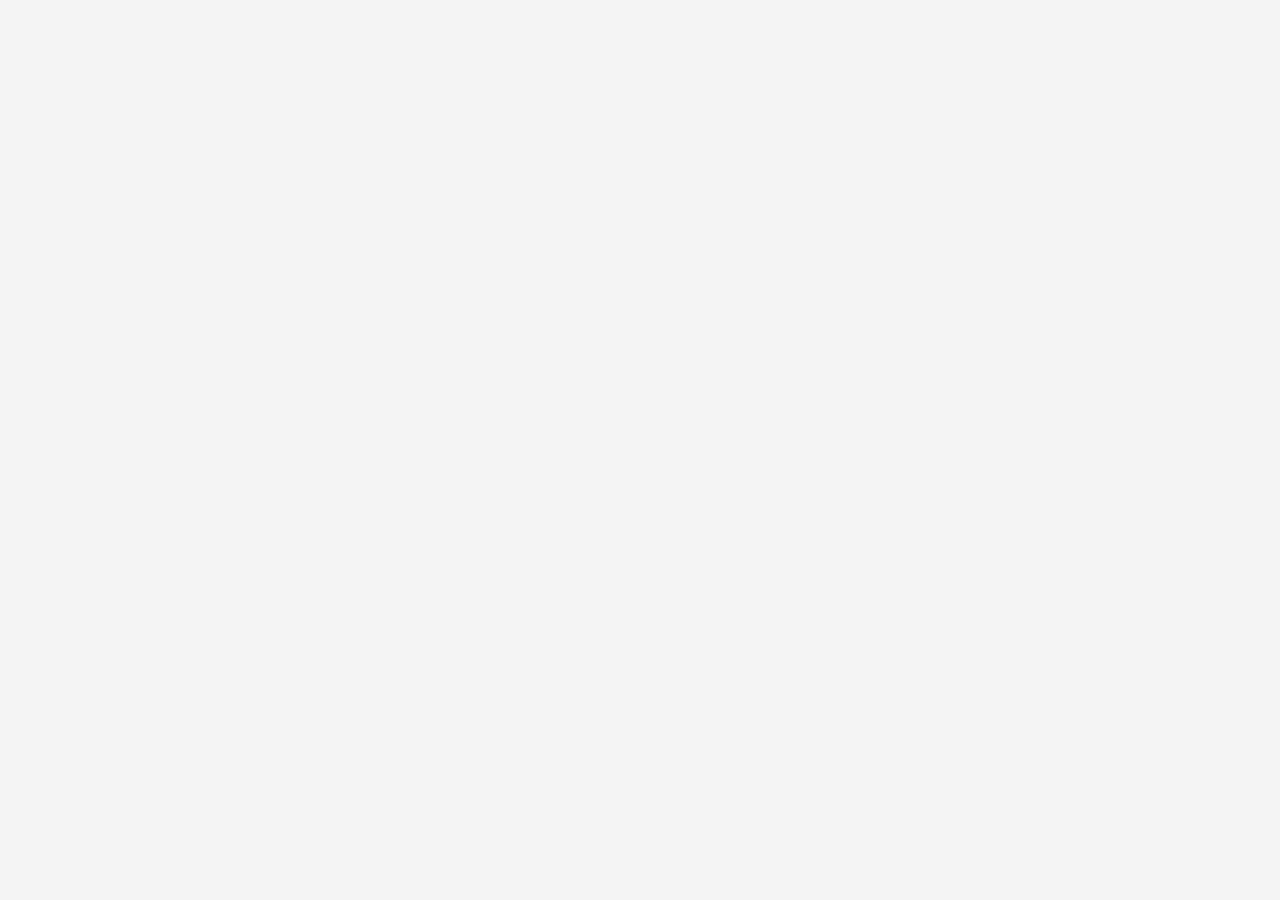
==== index.html @ 8948b324 "Rename main.html to index.html" ====
<!DOCTYPE html>
<html lang="ru">
<head>
    <meta charset="UTF-8">
    <meta name="viewport" content="width=device-width, initial-scale=1.0">
    <title>Аналитика рынка труда</title>
    <style>
        body {
            margin: 0;
            height: 100vh;
            display: flex;
            justify-content: center;
            align-items: center;
            background-color: #f4f4f4;
        }
        iframe {
            width: 100vw;
            height: 100vh;
            border: none;
        }
    </style>
</head>
<body>
    <iframe title="Аналитика рынка труда" 
            src="https://app.powerbi.com/view?r=eyJrIjoiYjJiZWQ3NTMtMjYzNC00MTNkLTgxNTAtYjFkZDU3MTFhMDk4IiwidCI6IjZlZWVhZjNlLTY3MTItNDhhNC05NzY3LTNmY2E1NGUxMTc1YyIsImMiOjl9" 
            allowfullscreen>
    </iframe>
</body>
</html>
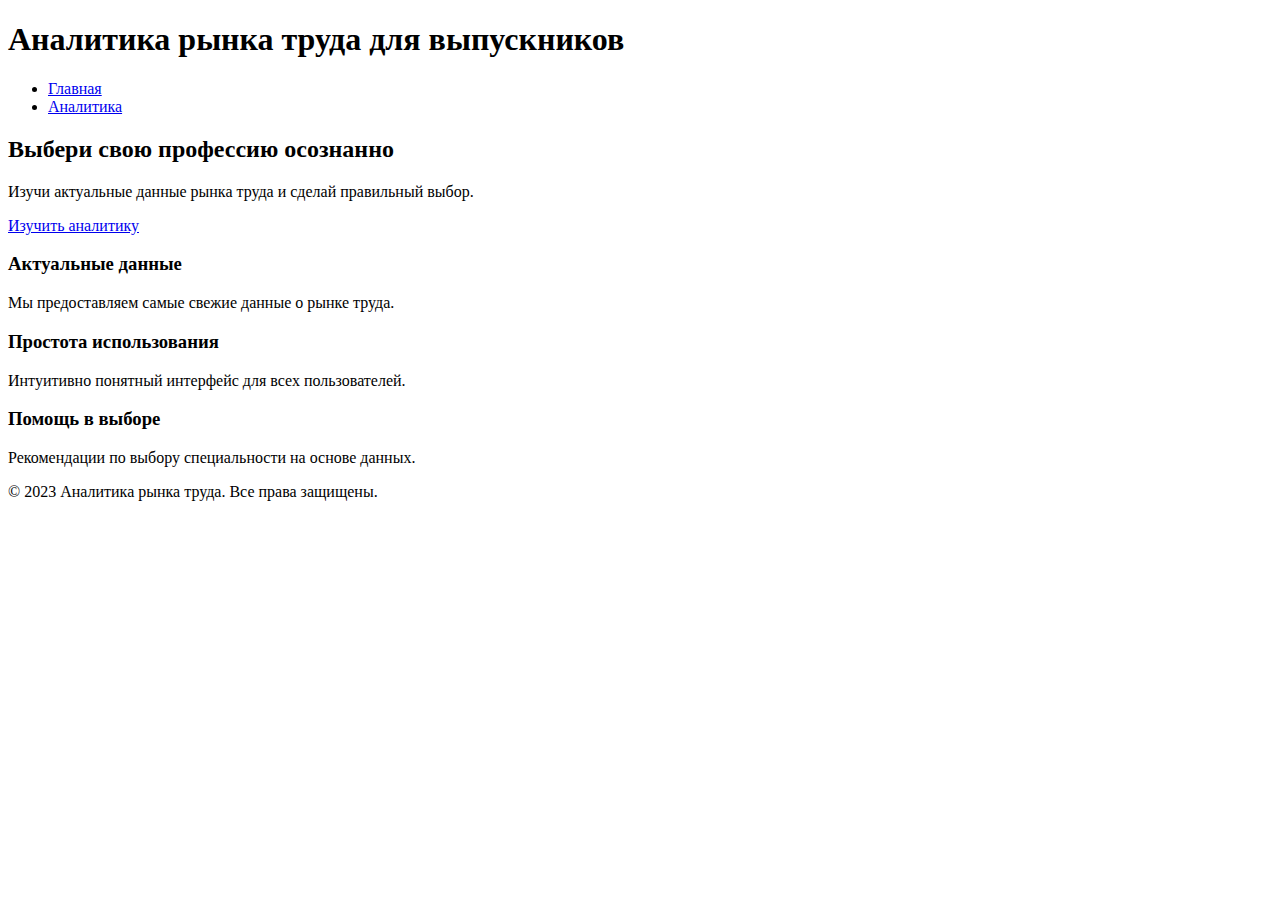
==== commit ed6efbca: "Update index.html" ====
--- a/index.html
+++ b/index.html
@@ -3,27 +3,58 @@
 <head>
     <meta charset="UTF-8">
     <meta name="viewport" content="width=device-width, initial-scale=1.0">
-    <title>Аналитика рынка труда</title>
-    <style>
-        body {
-            margin: 0;
-            height: 100vh;
-            display: flex;
-            justify-content: center;
-            align-items: center;
-            background-color: #f4f4f4;
-        }
-        iframe {
-            width: 100vw;
-            height: 100vh;
-            border: none;
-        }
-    </style>
+    <title>Главная страница</title>
+    <link rel="stylesheet" href="css/styles.css">
 </head>
 <body>
-    <iframe title="Аналитика рынка труда" 
-            src="https://app.powerbi.com/view?r=eyJrIjoiYjJiZWQ3NTMtMjYzNC00MTNkLTgxNTAtYjFkZDU3MTFhMDk4IiwidCI6IjZlZWVhZjNlLTY3MTItNDhhNC05NzY3LTNmY2E1NGUxMTc1YyIsImMiOjl9" 
-            allowfullscreen>
-    </iframe>
+    <!-- Шапка сайта -->
+    <header>
+        <div class="container">
+            <h1>Аналитика рынка труда для выпускников</h1>
+            <nav>
+                <ul>
+                    <li><a href="index.html">Главная</a></li>
+                    <li><a href="analytics.html">Аналитика</a></li>
+                </ul>
+            </nav>
+        </div>
+    </header>
+
+    <!-- Основной контент -->
+    <main>
+        <section class="hero">
+            <div class="container">
+                <h2>Выбери свою профессию осознанно</h2>
+                <p>Изучи актуальные данные рынка труда и сделай правильный выбор.</p>
+                <a href="analytics.html" class="btn">Изучить аналитику</a>
+            </div>
+        </section>
+
+        <section class="features">
+            <div class="container">
+                <div class="feature-card">
+                    <h3>Актуальные данные</h3>
+                    <p>Мы предоставляем самые свежие данные о рынке труда.</p>
+                </div>
+                <div class="feature-card">
+                    <h3>Простота использования</h3>
+                    <p>Интуитивно понятный интерфейс для всех пользователей.</p>
+                </div>
+                <div class="feature-card">
+                    <h3>Помощь в выборе</h3>
+                    <p>Рекомендации по выбору специальности на основе данных.</p>
+                </div>
+            </div>
+        </section>
+    </main>
+
+    <!-- Подвал сайта -->
+    <footer>
+        <div class="container">
+            <p>&copy; 2023 Аналитика рынка труда. Все права защищены.</p>
+        </div>
+    </footer>
+
+    <script src="js/script.js"></script>
 </body>
 </html>
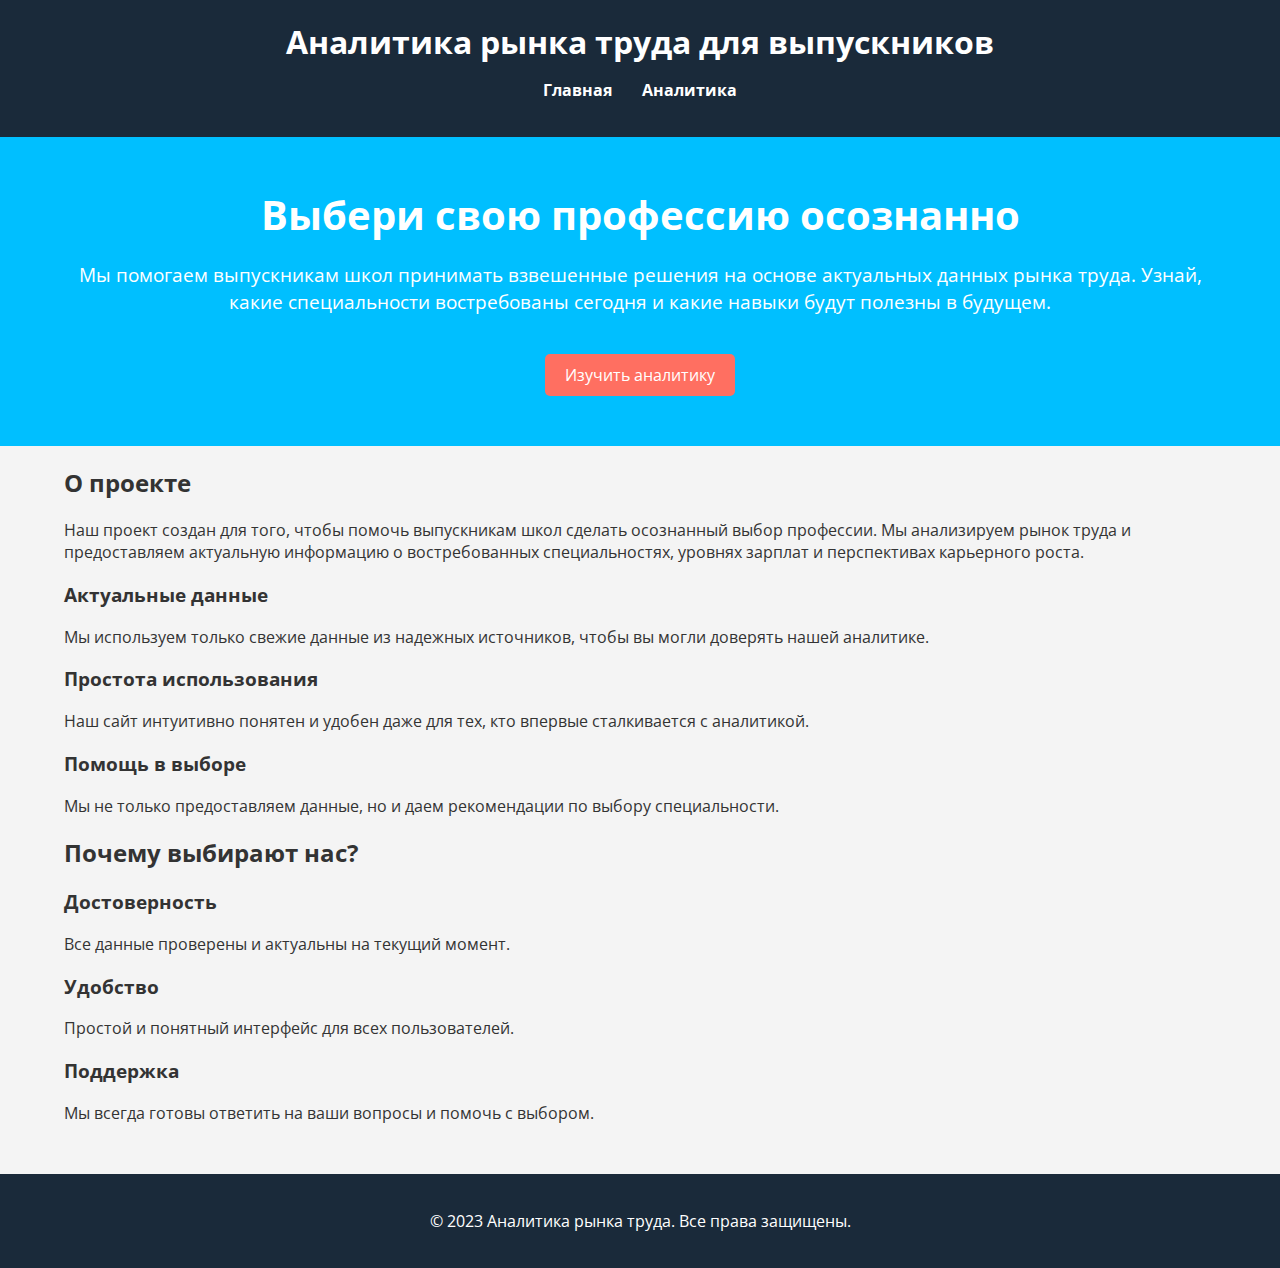
==== commit a98d48ab: "Update index.html" ====
--- a/index.html
+++ b/index.html
@@ -3,8 +3,9 @@
 <head>
     <meta charset="UTF-8">
     <meta name="viewport" content="width=device-width, initial-scale=1.0">
-    <title>Главная страница</title>
+    <title>Аналитика рынка труда для выпускников</title>
     <link rel="stylesheet" href="css/styles.css">
+    <link href="https://fonts.googleapis.com/css2?family=Montserrat:wght@400;700&family=Open+Sans:wght@400;600&display=swap" rel="stylesheet">
 </head>
 <body>
     <!-- Шапка сайта -->
@@ -20,33 +21,57 @@
         </div>
     </header>
 
-    <!-- Основной контент -->
-    <main>
-        <section class="hero">
-            <div class="container">
-                <h2>Выбери свою профессию осознанно</h2>
-                <p>Изучи актуальные данные рынка труда и сделай правильный выбор.</p>
-                <a href="analytics.html" class="btn">Изучить аналитику</a>
-            </div>
-        </section>
+    <!-- Герой-секция -->
+    <section class="hero">
+        <div class="container">
+            <h2>Выбери свою профессию осознанно</h2>
+            <p>Мы помогаем выпускникам школ принимать взвешенные решения на основе актуальных данных рынка труда. Узнай, какие специальности востребованы сегодня и какие навыки будут полезны в будущем.</p>
+            <a href="analytics.html" class="btn">Изучить аналитику</a>
+        </div>
+    </section>
 
-        <section class="features">
-            <div class="container">
-                <div class="feature-card">
+    <!-- О проекте -->
+    <section class="about">
+        <div class="container">
+            <h2>О проекте</h2>
+            <p>Наш проект создан для того, чтобы помочь выпускникам школ сделать осознанный выбор профессии. Мы анализируем рынок труда и предоставляем актуальную информацию о востребованных специальностях, уровнях зарплат и перспективах карьерного роста.</p>
+            <div class="about-cards">
+                <div class="card">
                     <h3>Актуальные данные</h3>
-                    <p>Мы предоставляем самые свежие данные о рынке труда.</p>
+                    <p>Мы используем только свежие данные из надежных источников, чтобы вы могли доверять нашей аналитике.</p>
                 </div>
-                <div class="feature-card">
+                <div class="card">
                     <h3>Простота использования</h3>
-                    <p>Интуитивно понятный интерфейс для всех пользователей.</p>
+                    <p>Наш сайт интуитивно понятен и удобен даже для тех, кто впервые сталкивается с аналитикой.</p>
                 </div>
-                <div class="feature-card">
+                <div class="card">
                     <h3>Помощь в выборе</h3>
-                    <p>Рекомендации по выбору специальности на основе данных.</p>
+                    <p>Мы не только предоставляем данные, но и даем рекомендации по выбору специальности.</p>
                 </div>
             </div>
-        </section>
-    </main>
+        </div>
+    </section>
+
+    <!-- Преимущества -->
+    <section class="benefits">
+        <div class="container">
+            <h2>Почему выбирают нас?</h2>
+            <div class="benefits-grid">
+                <div class="benefit">
+                    <h3>Достоверность</h3>
+                    <p>Все данные проверены и актуальны на текущий момент.</p>
+                </div>
+                <div class="benefit">
+                    <h3>Удобство</h3>
+                    <p>Простой и понятный интерфейс для всех пользователей.</p>
+                </div>
+                <div class="benefit">
+                    <h3>Поддержка</h3>
+                    <p>Мы всегда готовы ответить на ваши вопросы и помочь с выбором.</p>
+                </div>
+            </div>
+        </div>
+    </section>
 
     <!-- Подвал сайта -->
     <footer>
--- a/css/styles.css
+++ b/css/styles.css
@@ -0,0 +1,111 @@
+/* Общие стили */
+body {
+    font-family: 'Open Sans', sans-serif;
+    margin: 0;
+    padding: 0;
+    background-color: #f4f4f4;
+    color: #333;
+}
+
+.container {
+    width: 90%;
+    max-width: 1200px;
+    margin: 0 auto;
+}
+
+/* Шапка */
+header {
+    background-color: #1A2A3A;
+    color: #fff;
+    padding: 20px 0;
+    text-align: center;
+}
+
+header h1 {
+    margin: 0;
+}
+
+nav ul {
+    list-style: none;
+    padding: 0;
+    display: flex;
+    justify-content: center;
+}
+
+nav ul li {
+    margin: 0 15px;
+}
+
+nav ul li a {
+    color: #fff;
+    text-decoration: none;
+    font-weight: bold;
+}
+
+/* Основной контент */
+.hero {
+    background-color: #00BFFF;
+    color: #fff;
+    padding: 50px 0;
+    text-align: center;
+}
+
+.hero h2 {
+    margin: 0;
+    font-size: 2.5em;
+}
+
+.hero p {
+    font-size: 1.2em;
+}
+
+.btn {
+    display: inline-block;
+    padding: 10px 20px;
+    background-color: #FF6F61;
+    color: #fff;
+    text-decoration: none;
+    border-radius: 5px;
+    margin-top: 20px;
+}
+
+.features {
+    display: flex;
+    justify-content: space-between;
+    padding: 50px 0;
+}
+
+.feature-card {
+    background-color: #fff;
+    padding: 20px;
+    border-radius: 5px;
+    box-shadow: 0 0 10px rgba(0, 0, 0, 0.1);
+    width: 30%;
+    text-align: center;
+}
+
+.feature-card h3 {
+    margin-top: 0;
+}
+
+/* Подвал */
+footer {
+    background-color: #1A2A3A;
+    color: #fff;
+    text-align: center;
+    padding: 20px 0;
+    margin-top: 50px;
+}
+
+/* Аналитика */
+.analytics {
+    padding: 50px 0;
+    text-align: center;
+}
+
+.analytics iframe {
+    width: 100%;
+    height: 800px;
+    border: none;
+    margin-top: 20px;
+}
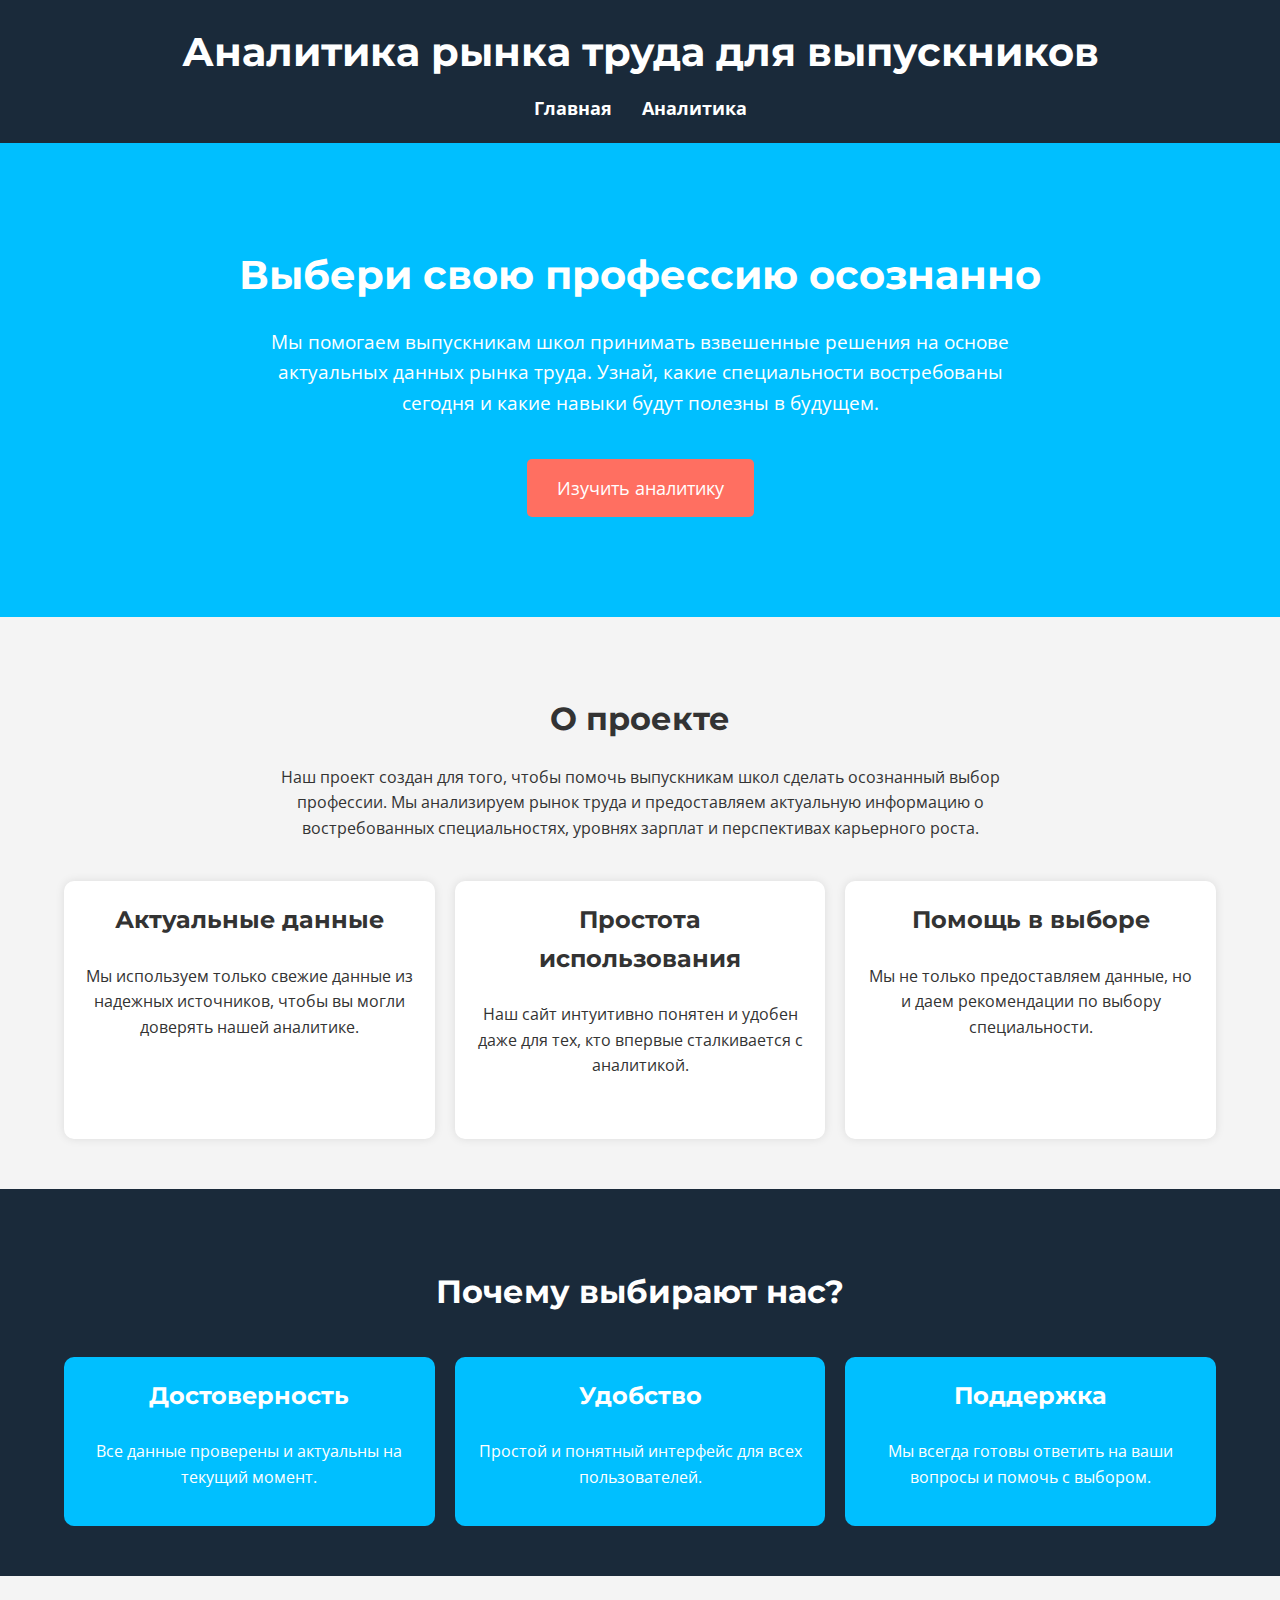
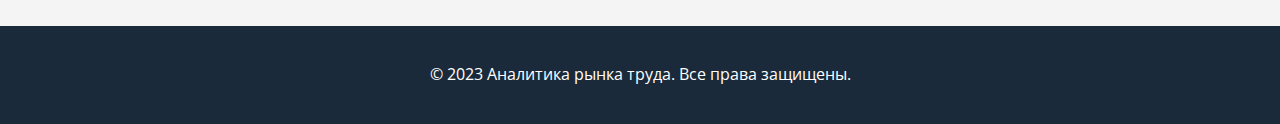
==== commit d70026d2: "Update index.html" ====
--- a/index.html
+++ b/index.html
@@ -1,5 +1,5 @@
 <!DOCTYPE html>
-<html lang="ru">
+<html lang="ru"> 
 <head>
     <meta charset="UTF-8">
     <meta name="viewport" content="width=device-width, initial-scale=1.0">
--- a/css/styles.css
+++ b/css/styles.css
@@ -5,6 +5,11 @@
     padding: 0;
     background-color: #f4f4f4;
     color: #333;
+    line-height: 1.6;
+}
+
+h1, h2, h3 {
+    font-family: 'Montserrat', sans-serif;
 }
 
 .container {
@@ -23,6 +28,7 @@
 
 header h1 {
     margin: 0;
+    font-size: 2.5em;
 }
 
 nav ul {
@@ -30,6 +36,7 @@
     padding: 0;
     display: flex;
     justify-content: center;
+    margin: 10px 0 0;
 }
 
 nav ul li {
@@ -40,13 +47,14 @@
     color: #fff;
     text-decoration: none;
     font-weight: bold;
+    font-size: 1.1em;
 }
 
-/* Основной контент */
+/* Герой-секция */
 .hero {
     background-color: #00BFFF;
     color: #fff;
-    padding: 50px 0;
+    padding: 100px 0;
     text-align: center;
 }
 
@@ -57,35 +65,92 @@
 
 .hero p {
     font-size: 1.2em;
+    max-width: 800px;
+    margin: 20px auto;
 }
 
 .btn {
     display: inline-block;
-    padding: 10px 20px;
+    padding: 15px 30px;
     background-color: #FF6F61;
     color: #fff;
     text-decoration: none;
     border-radius: 5px;
     margin-top: 20px;
+    font-size: 1.1em;
+    transition: background-color 0.3s ease;
 }
 
-.features {
+.btn:hover {
+    background-color: #FF4500;
+}
+
+/* О проекте */
+.about {
+    padding: 50px 0;
+    text-align: center;
+}
+
+.about h2 {
+    font-size: 2em;
+    margin-bottom: 20px;
+}
+
+.about p {
+    max-width: 800px;
+    margin: 0 auto 40px;
+}
+
+.about-cards {
     display: flex;
     justify-content: space-between;
-    padding: 50px 0;
+    gap: 20px;
 }
 
-.feature-card {
+.card {
     background-color: #fff;
     padding: 20px;
-    border-radius: 5px;
+    border-radius: 10px;
     box-shadow: 0 0 10px rgba(0, 0, 0, 0.1);
     width: 30%;
     text-align: center;
 }
 
-.feature-card h3 {
+.card h3 {
     margin-top: 0;
+    font-size: 1.5em;
+}
+
+/* Преимущества */
+.benefits {
+    background-color: #1A2A3A;
+    color: #fff;
+    padding: 50px 0;
+    text-align: center;
+}
+
+.benefits h2 {
+    font-size: 2em;
+    margin-bottom: 40px;
+}
+
+.benefits-grid {
+    display: flex;
+    justify-content: space-between;
+    gap: 20px;
+}
+
+.benefit {
+    background-color: #00BFFF;
+    padding: 20px;
+    border-radius: 10px;
+    width: 30%;
+    text-align: center;
+}
+
+.benefit h3 {
+    margin-top: 0;
+    font-size: 1.5em;
 }
 
 /* Подвал */
@@ -96,16 +161,3 @@
     padding: 20px 0;
     margin-top: 50px;
 }
-
-/* Аналитика */
-.analytics {
-    padding: 50px 0;
-    text-align: center;
-}
-
-.analytics iframe {
-    width: 100%;
-    height: 800px;
-    border: none;
-    margin-top: 20px;
-}
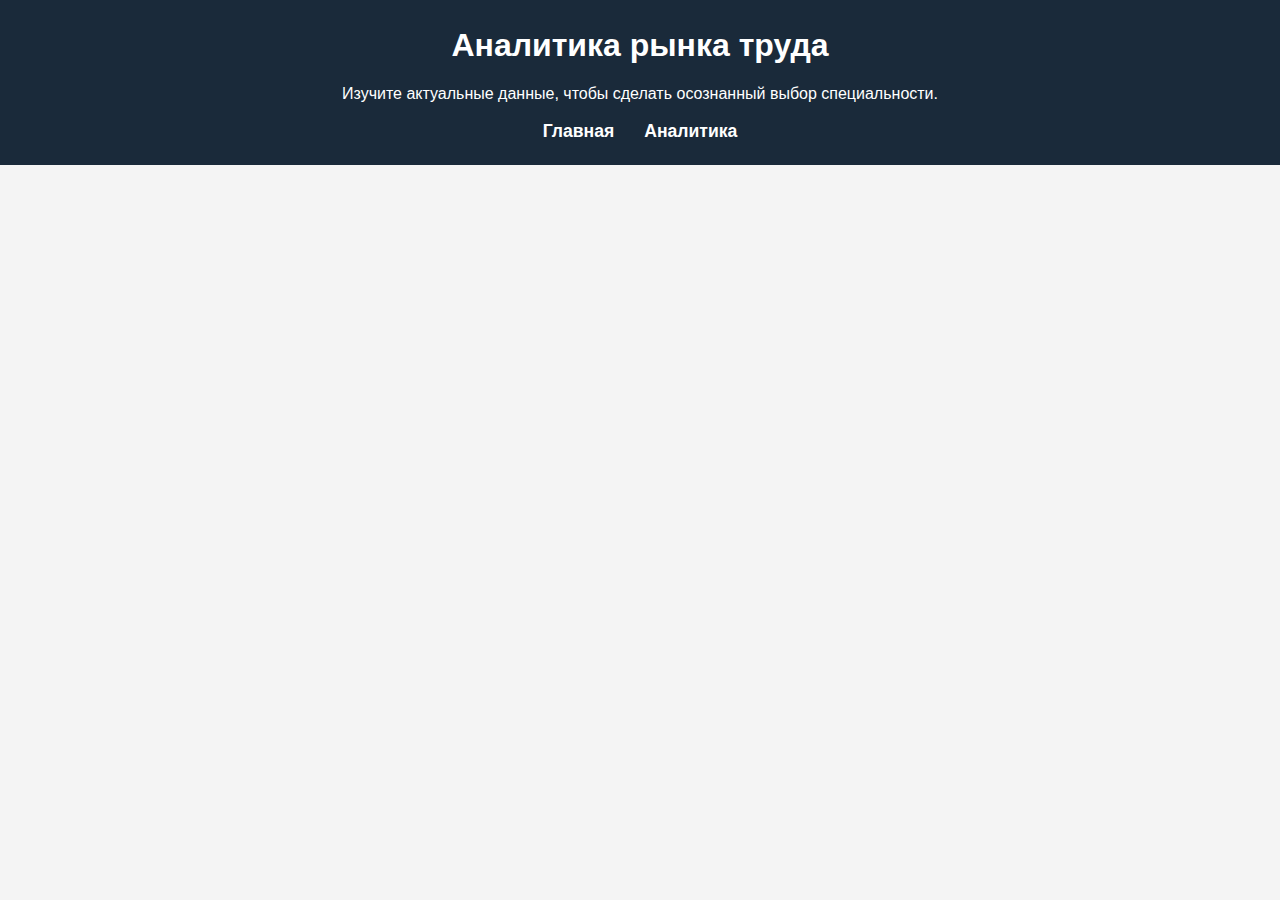
==== commit 978c89d0: "Update index.html" ====
--- a/index.html
+++ b/index.html
@@ -1,17 +1,46 @@
 <!DOCTYPE html>
-<html lang="ru"> 
+<html lang="ru">
 <head>
     <meta charset="UTF-8">
     <meta name="viewport" content="width=device-width, initial-scale=1.0">
-    <title>Аналитика рынка труда для выпускников</title>
+    <title>Аналитика рынка труда</title>
     <link rel="stylesheet" href="css/styles.css">
-    <link href="https://fonts.googleapis.com/css2?family=Montserrat:wght@400;700&family=Open+Sans:wght@400;600&display=swap" rel="stylesheet">
+    <style>
+        html, body {
+            height: 100%;
+            margin: 0;
+            padding: 0;
+            overflow: hidden;
+        }
+        .analytics {
+            height: 100vh;
+            display: flex;
+            flex-direction: column;
+        }
+        .analytics-header {
+            background-color: #1A2A3A;
+            color: #fff;
+            padding: 20px;
+            text-align: center;
+        }
+        .analytics-header h2 {
+            margin: 0;
+            font-size: 2em;
+        }
+        .analytics-header p {
+            margin: 10px 0 0;
+        }
+        iframe {
+            flex: 1;
+            border: none;
+        }
+    </style>
 </head>
 <body>
-    <!-- Шапка сайта -->
-    <header>
-        <div class="container">
-            <h1>Аналитика рынка труда для выпускников</h1>
+    <div class="analytics">
+        <div class="analytics-header">
+            <h2>Аналитика рынка труда</h2>
+            <p>Изучите актуальные данные, чтобы сделать осознанный выбор специальности.</p>
             <nav>
                 <ul>
                     <li><a href="index.html">Главная</a></li>
@@ -19,67 +48,10 @@
                 </ul>
             </nav>
         </div>
-    </header>
-
-    <!-- Герой-секция -->
-    <section class="hero">
-        <div class="container">
-            <h2>Выбери свою профессию осознанно</h2>
-            <p>Мы помогаем выпускникам школ принимать взвешенные решения на основе актуальных данных рынка труда. Узнай, какие специальности востребованы сегодня и какие навыки будут полезны в будущем.</p>
-            <a href="analytics.html" class="btn">Изучить аналитику</a>
-        </div>
-    </section>
-
-    <!-- О проекте -->
-    <section class="about">
-        <div class="container">
-            <h2>О проекте</h2>
-            <p>Наш проект создан для того, чтобы помочь выпускникам школ сделать осознанный выбор профессии. Мы анализируем рынок труда и предоставляем актуальную информацию о востребованных специальностях, уровнях зарплат и перспективах карьерного роста.</p>
-            <div class="about-cards">
-                <div class="card">
-                    <h3>Актуальные данные</h3>
-                    <p>Мы используем только свежие данные из надежных источников, чтобы вы могли доверять нашей аналитике.</p>
-                </div>
-                <div class="card">
-                    <h3>Простота использования</h3>
-                    <p>Наш сайт интуитивно понятен и удобен даже для тех, кто впервые сталкивается с аналитикой.</p>
-                </div>
-                <div class="card">
-                    <h3>Помощь в выборе</h3>
-                    <p>Мы не только предоставляем данные, но и даем рекомендации по выбору специальности.</p>
-                </div>
-            </div>
-        </div>
-    </section>
-
-    <!-- Преимущества -->
-    <section class="benefits">
-        <div class="container">
-            <h2>Почему выбирают нас?</h2>
-            <div class="benefits-grid">
-                <div class="benefit">
-                    <h3>Достоверность</h3>
-                    <p>Все данные проверены и актуальны на текущий момент.</p>
-                </div>
-                <div class="benefit">
-                    <h3>Удобство</h3>
-                    <p>Простой и понятный интерфейс для всех пользователей.</p>
-                </div>
-                <div class="benefit">
-                    <h3>Поддержка</h3>
-                    <p>Мы всегда готовы ответить на ваши вопросы и помочь с выбором.</p>
-                </div>
-            </div>
-        </div>
-    </section>
-
-    <!-- Подвал сайта -->
-    <footer>
-        <div class="container">
-            <p>&copy; 2023 Аналитика рынка труда. Все права защищены.</p>
-        </div>
-    </footer>
-
-    <script src="js/script.js"></script>
+        <iframe title="Аналитика рынка труда" 
+                src="https://app.powerbi.com/view?r=eyJrIjoiYjJiZWQ3NTMtMjYzNC00MTNkLTgxNTAtYjFkZDU3MTFhMDk4IiwidCI6IjZlZWVhZjNlLTY3MTItNDhhNC05NzY3LTNmY2E1NGUxMTc1YyIsImMiOjl9" 
+                allowfullscreen>
+        </iframe>
+    </div>
 </body>
 </html>
